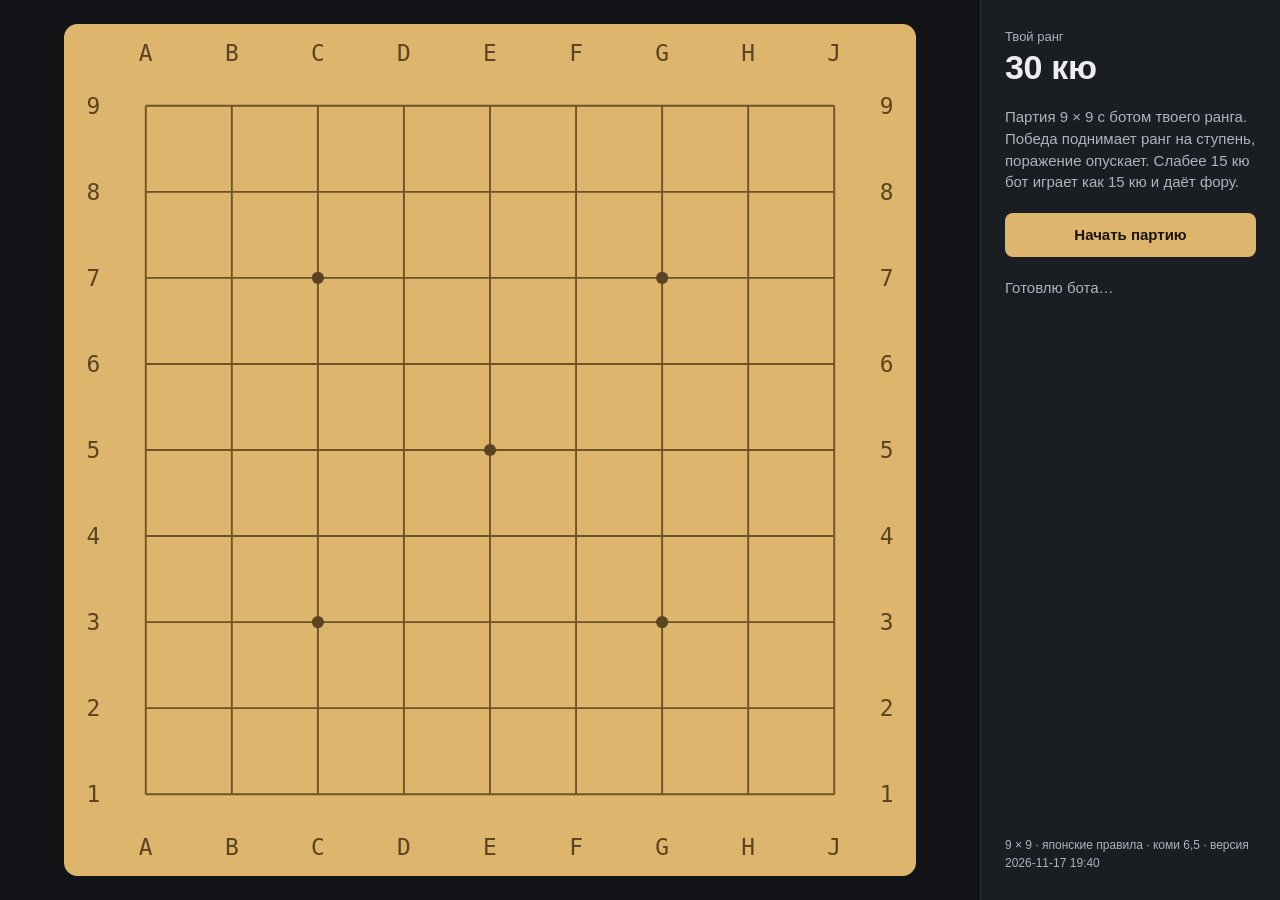
==== index.html @ 7814eef2 "Load the net into one buffer of its exact size: gzip made Content-Length too small and the buffer do" ====
<!doctype html>
<html lang="ru" data-mode="local">
<head>
  <meta charset="utf-8">
  <meta name="nine-version" content="2026-11-17 19:40">
  <meta name="viewport" content="width=device-width,initial-scale=1,viewport-fit=cover">
  <meta name="theme-color" content="#111316">
  <title>G · NINE</title>
  <meta name="description" content="Го 9 × 9 с ботом, который подстраивается под твой ранг.">
  <meta name="apple-mobile-web-app-title" content="G Nine">
  <meta name="mobile-web-app-capable" content="yes">
  <meta name="apple-mobile-web-app-capable" content="yes">
  <meta name="apple-mobile-web-app-status-bar-style" content="black-translucent">
  <link rel="icon" href="favicon.svg" type="image/svg+xml">
  <link rel="apple-touch-icon" href="icon.png">
  <link rel="manifest" href="manifest.webmanifest">
  <link rel="stylesheet" href="style.css">
  <script type="module" src="app.mjs"></script>
</head>
<body>
  <main id="app"></main>
  <script>if ('serviceWorker' in navigator) navigator.serviceWorker.register('sw.js');</script>
</body>
</html>
---- style.css ----
:root {
  --ground: #111316;
  --panel: #1a1d21;
  --line: #2b3036;
  --line-strong: #3a4047;
  --text: #eceef0;
  --muted: #aeb4bc;
  --wood: #ddb56c;
  --wood-ink: #1b1408;
  --won: #9fd49a;
  --lost: #ff9a6b;
  --error: #ff8a4c;
}
* { box-sizing: border-box; }
html, body { margin: 0; height: 100%; background: var(--ground); color: var(--text); }
body { -webkit-tap-highlight-color: transparent; -webkit-text-size-adjust: 100%; font: 15px/1.45 -apple-system, BlinkMacSystemFont, 'Segoe UI', sans-serif; -webkit-font-smoothing: antialiased; user-select: none; -webkit-user-select: none; }
p { margin: 0; }
button { font: inherit; color: inherit; cursor: pointer; }
button:disabled { cursor: default; opacity: .4; }
button:focus-visible { outline: 2px solid var(--wood); outline-offset: 2px; }

#app { display: flex; height: 100vh; height: 100dvh; padding: env(safe-area-inset-top) env(safe-area-inset-right) env(safe-area-inset-bottom) env(safe-area-inset-left); }
.board-area { flex: 1; min-width: 0; display: flex; align-items: center; justify-content: center; padding: 24px; }
#board { width: 100%; height: 100%; max-height: calc(100dvh - 48px - env(safe-area-inset-top) - env(safe-area-inset-bottom)); display: block; touch-action: none; -webkit-touch-callout: none; }
#board.active { cursor: pointer; }
.offline { margin: auto; max-width: 420px; padding: 24px; display: flex; flex-direction: column; gap: 14px; }

.side { flex: none; width: 300px; display: flex; flex-direction: column; gap: 20px; padding: 28px 24px; background: var(--panel); border-left: 1px solid var(--line); overflow-y: auto; }
.rank { display: flex; flex-direction: column; gap: 2px; }
.rank-label { font-size: 13px; color: var(--muted); }
.rank-value { font-size: 34px; line-height: 1.1; font-weight: 700; letter-spacing: -.01em; }
.muted { color: var(--muted); }
.players { display: flex; flex-direction: column; gap: 8px; }
.player { display: flex; align-items: center; gap: 10px; }
.player .name { flex: 1; font-weight: 600; }
.player .prisoners { font-size: 13px; color: var(--muted); }
.stone-mark { flex: none; width: 16px; height: 16px; border-radius: 50%; border: 1px solid #6b727b; }
.stone-mark.black { background: #0e0f11; }
.stone-mark.white { background: #f2f1ec; }
.handicap { font-weight: 600; color: var(--wood); }
.status { font-size: 17px; font-weight: 600; }
.status.error { font-size: 14px; font-weight: 400; color: var(--error); }
.note { font-size: 13px; color: var(--error); }
.actions { display: flex; gap: 8px; }
.actions button { flex: 1; }
.primary, .outline { min-height: 44px; padding: 0 16px; border-radius: 8px; font-weight: 600; }
.primary { background: var(--wood); border: 0; color: var(--wood-ink); }
.outline { background: none; border: 1px solid var(--line-strong); }
.outline.danger { border-color: var(--lost); color: var(--lost); }

.result { display: flex; flex-direction: column; gap: 10px; }
.verdict-line { display: flex; flex-direction: column; gap: 10px; }
.verdict { font-size: 28px; font-weight: 700; line-height: 1.1; }
.verdict.won { color: var(--won); }
.verdict.lost { color: var(--lost); }
.margin { font-size: 17px; font-weight: 600; }
.count { border-collapse: collapse; font-variant-numeric: tabular-nums; }
.count th, .count td { padding: 4px 0; text-align: right; font-weight: 400; }
.count th:first-child { text-align: left; color: var(--muted); }
.count tr:first-child th { color: var(--muted); font-size: 13px; }
.count tr.total th, .count tr.total td { border-top: 1px solid var(--line-strong); font-weight: 700; color: var(--text); padding-top: 8px; }
.rank-change { font-weight: 600; }
.rules { margin-top: auto; font-size: 12px; }

/* A phone upright: the board across the whole width, the panel under it. */
@media (max-width: 720px) {
  #app { flex-direction: column; }
  .board-area { flex: none; padding: 6px; }
  /* The panel keeps room for the rank, the players and the buttons. */
  #board { height: auto; max-height: calc(100dvh - 260px - env(safe-area-inset-top) - env(safe-area-inset-bottom)); }
  .side { flex: 1; width: auto; gap: 14px; padding: 16px 18px; border-left: 0; border-top: 1px solid var(--line); }
  .rank { flex-direction: row; align-items: baseline; gap: 10px; }
  .rank-value { font-size: 26px; }
  .verdict { font-size: 24px; }
  /* After the game everything fits on the screen: the verdict and the margin in one line, a tighter
     count, the board a little smaller; the players, handicap and rules line wait for the next game. */
  #app.over #board { max-height: calc(100dvh - 330px - env(safe-area-inset-top) - env(safe-area-inset-bottom)); }
  #app.over .players, #app.over .handicap, #app.over .rules { display: none; }
  #app.over .side { gap: 12px; padding-top: 12px; padding-bottom: 12px; }
  .result { gap: 8px; }
  .verdict-line { flex-direction: row; align-items: baseline; gap: 12px; }
  .count th, .count td { padding: 2px 0; }
  .count tr.total th, .count tr.total td { padding-top: 5px; }
}
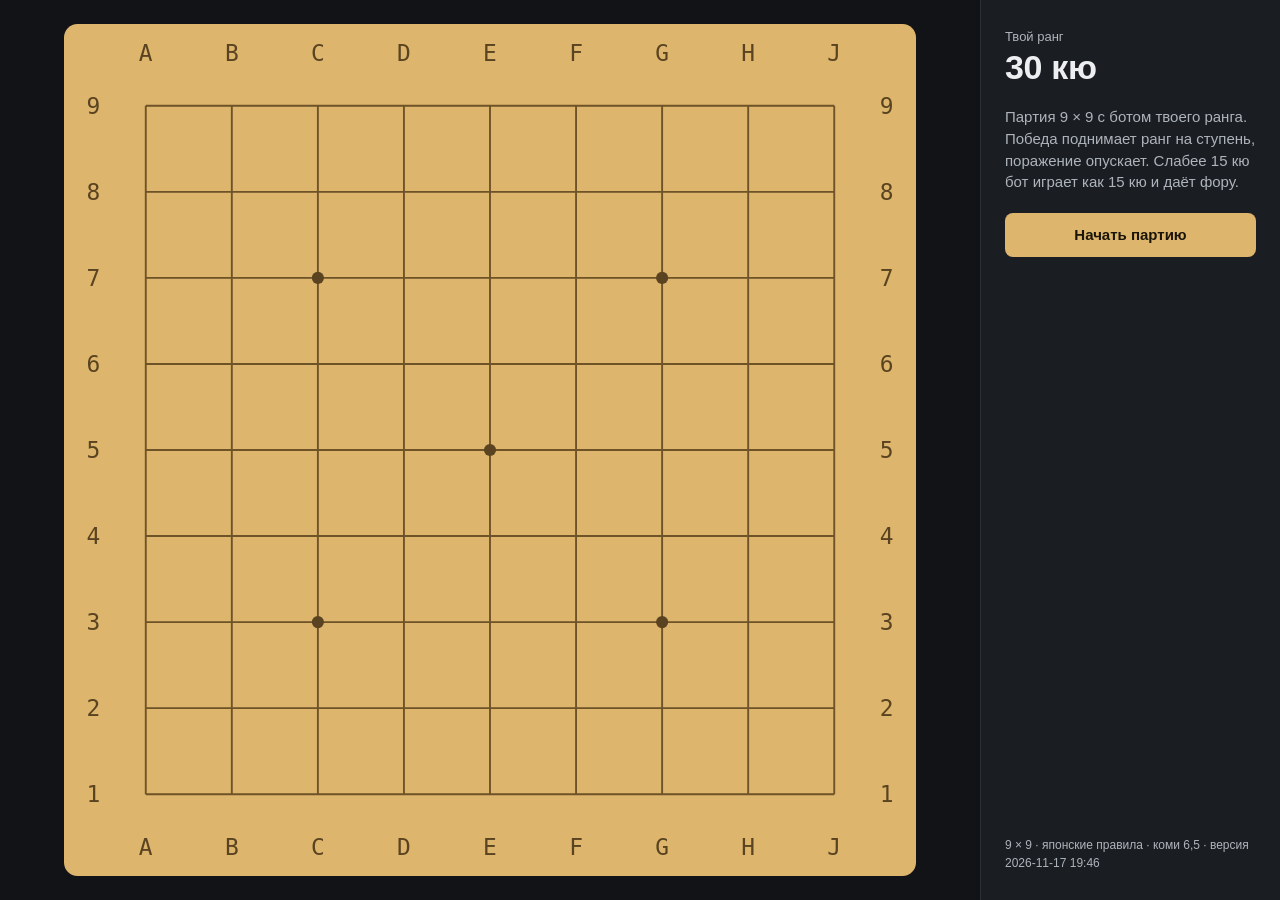
==== commit 1d07f972: "Half-size weights cast to float32 in the graph: 54 MB download, about 130 MB of memory instead of 35" ====
--- a/index.html
+++ b/index.html
@@ -2,7 +2,7 @@
 <html lang="ru" data-mode="local">
 <head>
   <meta charset="utf-8">
-  <meta name="nine-version" content="2026-11-17 19:40">
+  <meta name="nine-version" content="2026-11-17 19:46">
   <meta name="viewport" content="width=device-width,initial-scale=1,viewport-fit=cover">
   <meta name="theme-color" content="#111316">
   <title>G · NINE</title>
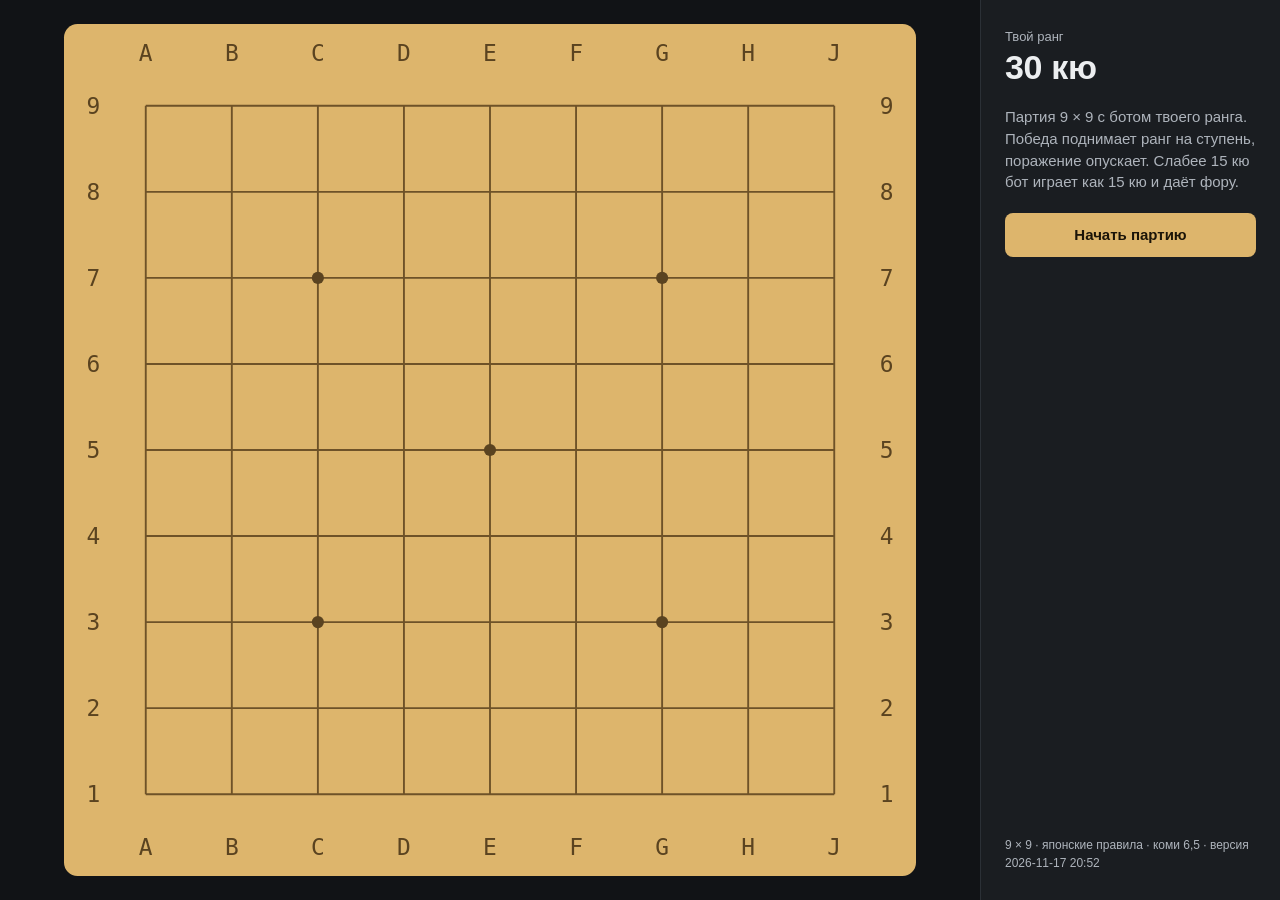
==== commit 8596aec9: "Update the page" ====
--- a/index.html
+++ b/index.html
@@ -2,7 +2,7 @@
 <html lang="ru" data-mode="local">
 <head>
   <meta charset="utf-8">
-  <meta name="nine-version" content="2026-11-17 19:46">
+  <meta name="nine-version" content="2026-11-17 20:52">
   <meta name="viewport" content="width=device-width,initial-scale=1,viewport-fit=cover">
   <meta name="theme-color" content="#111316">
   <title>G · NINE</title>
--- a/style.css
+++ b/style.css
@@ -19,7 +19,8 @@
 button:disabled { cursor: default; opacity: .4; }
 button:focus-visible { outline: 2px solid var(--wood); outline-offset: 2px; }
 
-#app { display: flex; height: 100vh; height: 100dvh; padding: env(safe-area-inset-top) env(safe-area-inset-right) env(safe-area-inset-bottom) env(safe-area-inset-left); }
+/* Fixed to the screen: on the iPhone home screen 100dvh is taller than the space the page gets. */
+#app { position: fixed; inset: 0; display: flex; padding: env(safe-area-inset-top) env(safe-area-inset-right) env(safe-area-inset-bottom) env(safe-area-inset-left); }
 .board-area { flex: 1; min-width: 0; display: flex; align-items: center; justify-content: center; padding: 24px; }
 #board { width: 100%; height: 100%; max-height: calc(100dvh - 48px - env(safe-area-inset-top) - env(safe-area-inset-bottom)); display: block; touch-action: none; -webkit-touch-callout: none; }
 #board.active { cursor: pointer; }
@@ -65,16 +66,17 @@
 /* A phone upright: the board across the whole width, the panel under it. */
 @media (max-width: 720px) {
   #app { flex-direction: column; }
-  .board-area { flex: none; padding: 6px; }
-  /* The panel keeps room for the rank, the players and the buttons. */
-  #board { height: auto; max-height: calc(100dvh - 260px - env(safe-area-inset-top) - env(safe-area-inset-bottom)); }
-  .side { flex: 1; width: auto; gap: 14px; padding: 16px 18px; border-left: 0; border-top: 1px solid var(--line); }
+  /* The panel takes the height its content needs, the board the rest; no 100dvh, which on the iPhone
+     home screen is taller than the space the page gets and cut the panel off below. */
+  html { background: var(--panel); }
+  .board-area { flex: 1 1 0; min-height: 0; padding: 6px; }
+  #board { height: 100%; max-height: none; }
+  .side { flex: none; width: auto; gap: 14px; padding: 16px 18px; border-left: 0; border-top: 1px solid var(--line); }
   .rank { flex-direction: row; align-items: baseline; gap: 10px; }
   .rank-value { font-size: 26px; }
   .verdict { font-size: 24px; }
   /* After the game everything fits on the screen: the verdict and the margin in one line, a tighter
      count, the board a little smaller; the players, handicap and rules line wait for the next game. */
-  #app.over #board { max-height: calc(100dvh - 330px - env(safe-area-inset-top) - env(safe-area-inset-bottom)); }
   #app.over .players, #app.over .handicap, #app.over .rules { display: none; }
   #app.over .side { gap: 12px; padding-top: 12px; padding-bottom: 12px; }
   .result { gap: 8px; }
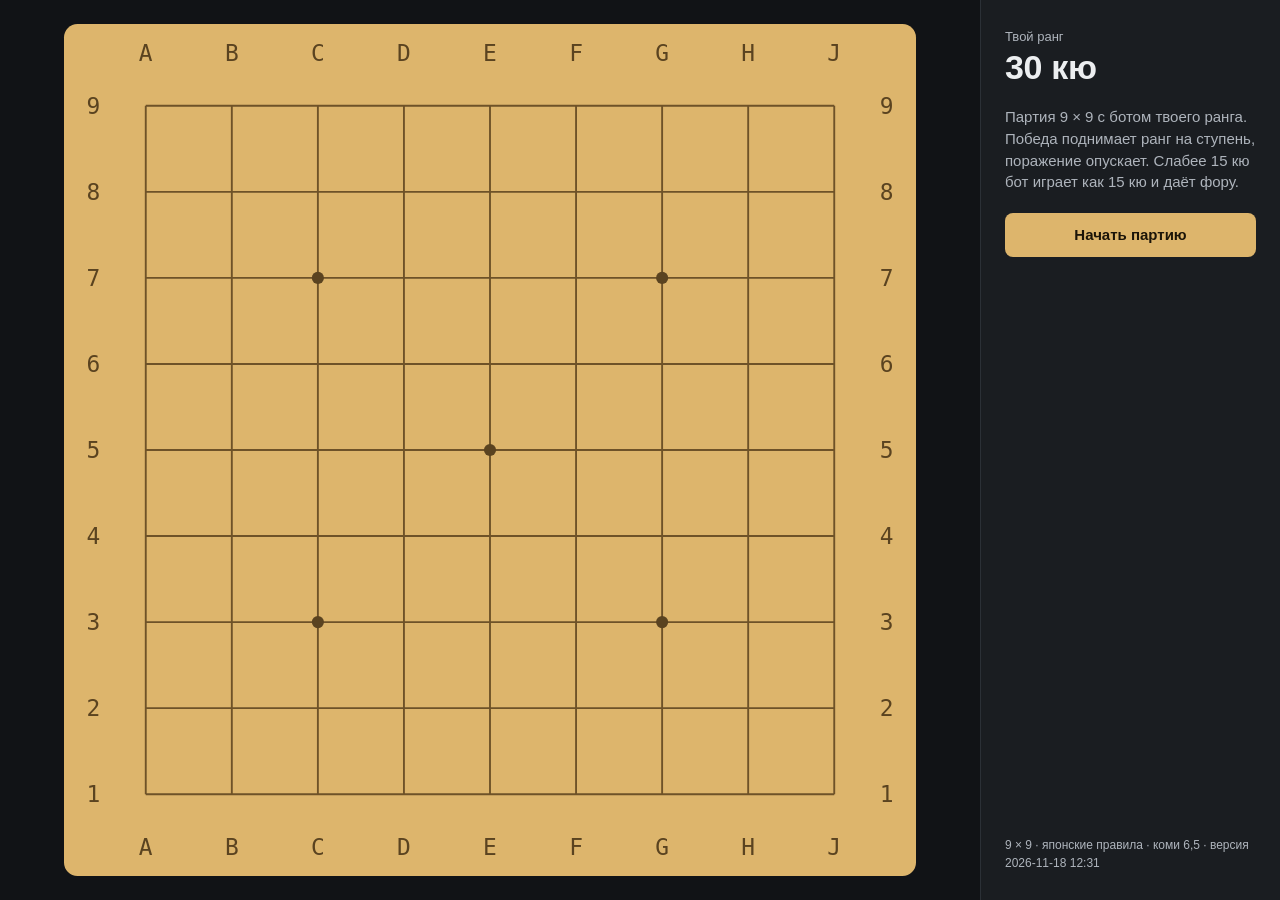
==== commit fc06b5a4: "Update the page" ====
--- a/index.html
+++ b/index.html
@@ -2,7 +2,7 @@
 <html lang="ru" data-mode="local">
 <head>
   <meta charset="utf-8">
-  <meta name="nine-version" content="2026-11-17 20:52">
+  <meta name="nine-version" content="2026-11-18 12:31">
   <meta name="viewport" content="width=device-width,initial-scale=1,viewport-fit=cover">
   <meta name="theme-color" content="#111316">
   <title>G · NINE</title>
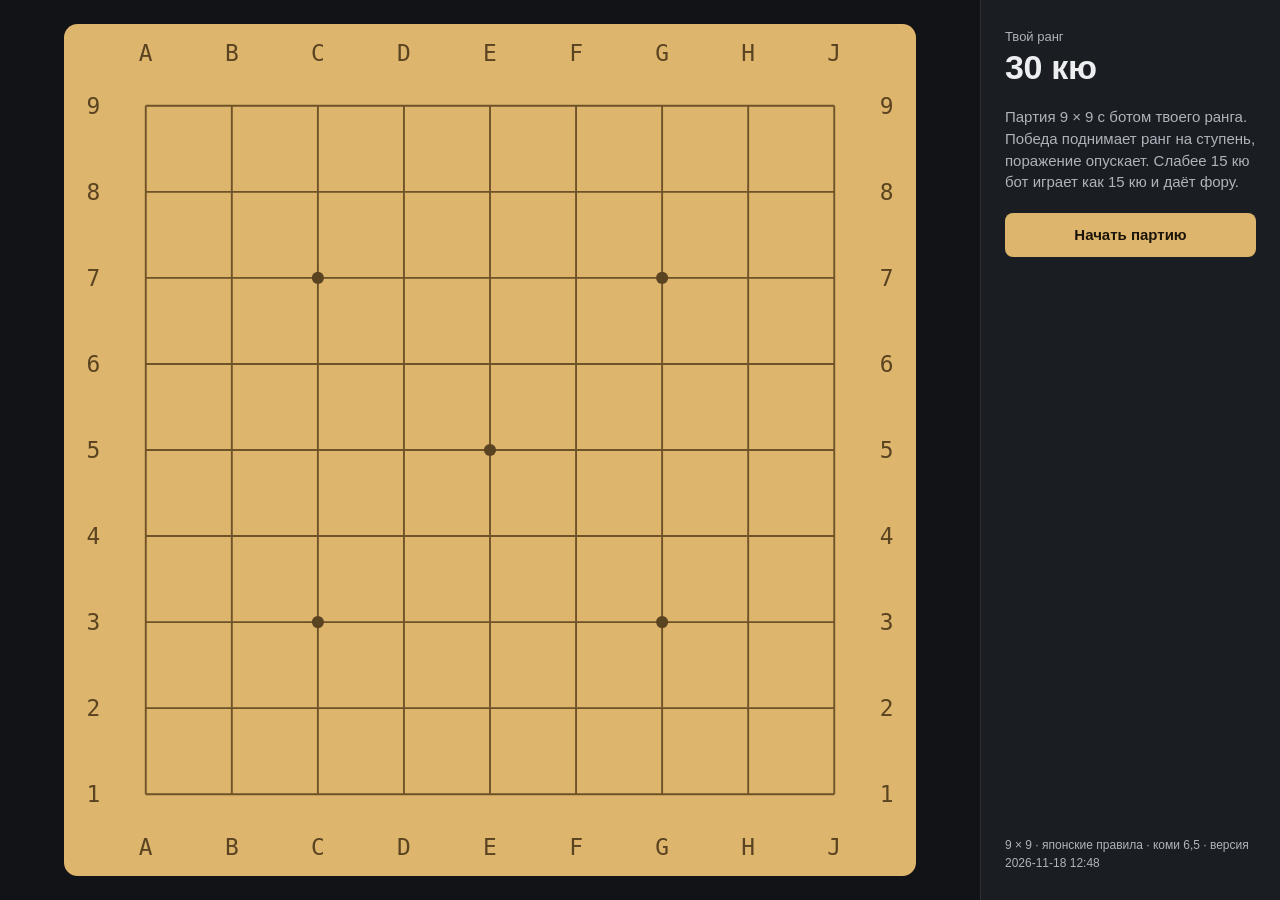
==== commit 264c1507: "Update the page" ====
--- a/index.html
+++ b/index.html
@@ -2,7 +2,7 @@
 <html lang="ru" data-mode="local">
 <head>
   <meta charset="utf-8">
-  <meta name="nine-version" content="2026-11-18 12:31">
+  <meta name="nine-version" content="2026-11-18 12:48">
   <meta name="viewport" content="width=device-width,initial-scale=1,viewport-fit=cover">
   <meta name="theme-color" content="#111316">
   <title>G · NINE</title>
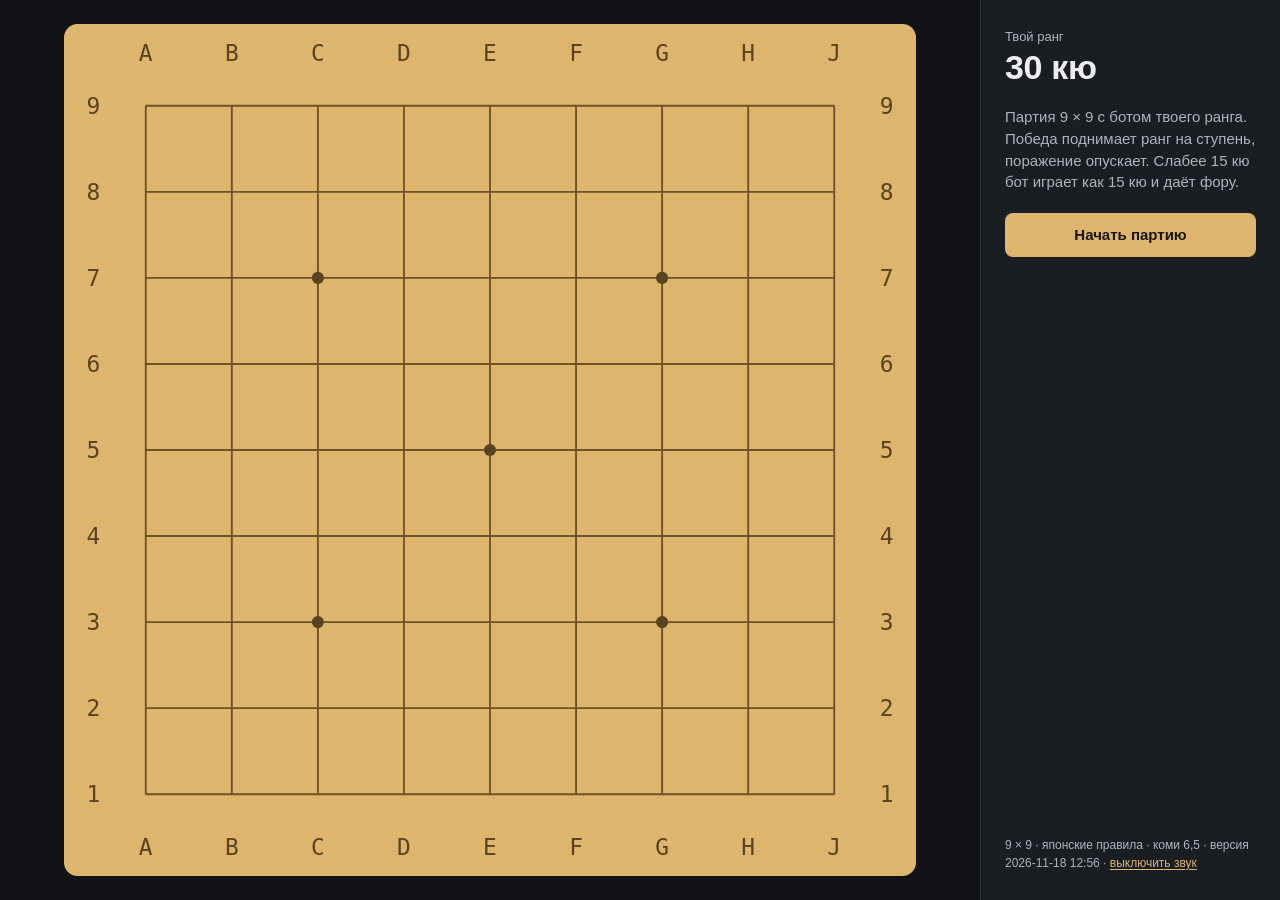
==== commit 8ab78cb5: "Update the page" ====
--- a/index.html
+++ b/index.html
@@ -2,7 +2,7 @@
 <html lang="ru" data-mode="local">
 <head>
   <meta charset="utf-8">
-  <meta name="nine-version" content="2026-11-18 12:48">
+  <meta name="nine-version" content="2026-11-18 12:56">
   <meta name="viewport" content="width=device-width,initial-scale=1,viewport-fit=cover">
   <meta name="theme-color" content="#111316">
   <title>G · NINE</title>
--- a/style.css
+++ b/style.css
@@ -62,6 +62,7 @@
 .count tr.total th, .count tr.total td { border-top: 1px solid var(--line-strong); font-weight: 700; color: var(--text); padding-top: 8px; }
 .rank-change { font-weight: 600; }
 .rules { margin-top: auto; font-size: 12px; }
+.link { background: none; border: 0; padding: 0; font-size: 12px; color: var(--wood); text-decoration: underline; text-underline-offset: 2px; }
 
 /* A phone upright: the board across the whole width, the panel under it. */
 @media (max-width: 720px) {
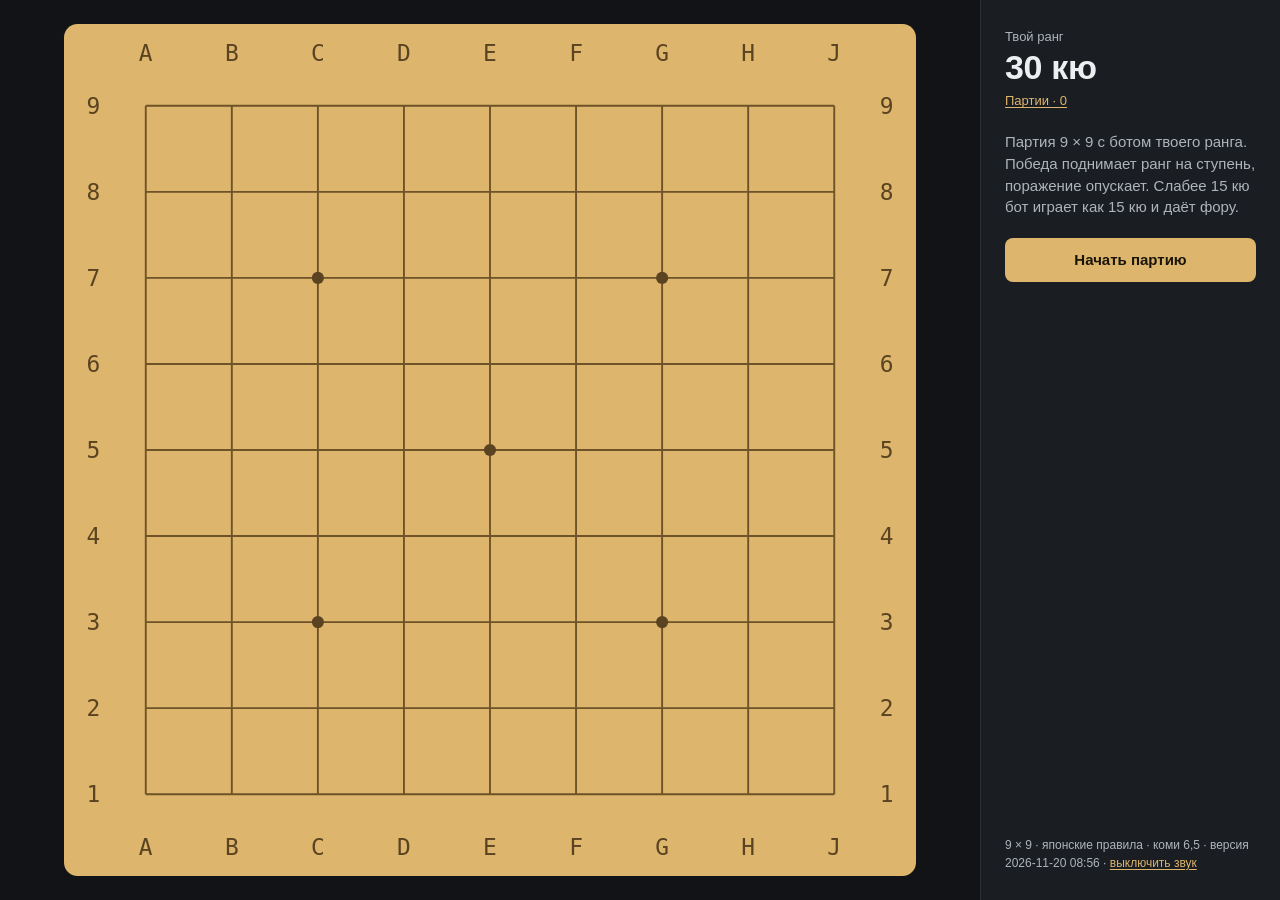
==== commit a68636a3: "Update the page" ====
--- a/index.html
+++ b/index.html
@@ -2,7 +2,7 @@
 <html lang="ru" data-mode="local">
 <head>
   <meta charset="utf-8">
-  <meta name="nine-version" content="2026-11-18 12:56">
+  <meta name="nine-version" content="2026-11-20 08:56">
   <meta name="viewport" content="width=device-width,initial-scale=1,viewport-fit=cover">
   <meta name="theme-color" content="#111316">
   <title>G · NINE</title>
--- a/style.css
+++ b/style.css
@@ -64,6 +64,25 @@
 .rules { margin-top: auto; font-size: 12px; }
 .link { background: none; border: 0; padding: 0; font-size: 12px; color: var(--wood); text-decoration: underline; text-underline-offset: 2px; }
 
+.games-link { align-self: flex-start; margin-top: 4px; font-size: 13px; }
+
+/* The played games: a screen of its own instead of the board. */
+#app.games-screen { overflow-y: auto; }
+.games { width: 100%; max-width: 720px; margin: 0 auto; padding: 28px 24px 40px; display: flex; flex-direction: column; gap: 14px; }
+.games-head { display: flex; align-items: center; justify-content: space-between; gap: 12px; }
+.games-head h1 { margin: 0; font-size: 28px; line-height: 1.1; }
+.games-actions { display: flex; gap: 8px; flex-wrap: wrap; }
+.small-note { font-size: 13px; }
+.game-list { list-style: none; margin: 0; padding: 0; display: flex; flex-direction: column; border-top: 1px solid var(--line); }
+.game-row { display: flex; align-items: center; gap: 12px; padding: 12px 0; border-bottom: 1px solid var(--line); }
+.game-text { flex: 1; min-width: 0; display: flex; flex-direction: column; gap: 2px; }
+.game-head { display: flex; gap: 10px; align-items: baseline; font-weight: 600; }
+.game-verdict.won { color: var(--won); }
+.game-verdict.lost { color: var(--lost); }
+.game-details { font-size: 13px; }
+.game-actions { flex: none; display: flex; gap: 6px; }
+.outline.small { min-height: 36px; padding: 0 12px; font-size: 14px; }
+
 /* A phone upright: the board across the whole width, the panel under it. */
 @media (max-width: 720px) {
   #app { flex-direction: column; }
@@ -75,6 +94,10 @@
   .side { flex: none; width: auto; gap: 14px; padding: 16px 18px; border-left: 0; border-top: 1px solid var(--line); }
   .rank { flex-direction: row; align-items: baseline; gap: 10px; }
   .rank-value { font-size: 26px; }
+  .games-link { align-self: auto; margin: 0 0 0 auto; }
+  .games { padding: 16px 16px 32px; }
+  .game-row { flex-direction: column; align-items: stretch; gap: 8px; }
+  .game-actions button { flex: 1; }
   .verdict { font-size: 24px; }
   /* After the game everything fits on the screen: the verdict and the margin in one line, a tighter
      count, the board a little smaller; the players, handicap and rules line wait for the next game. */
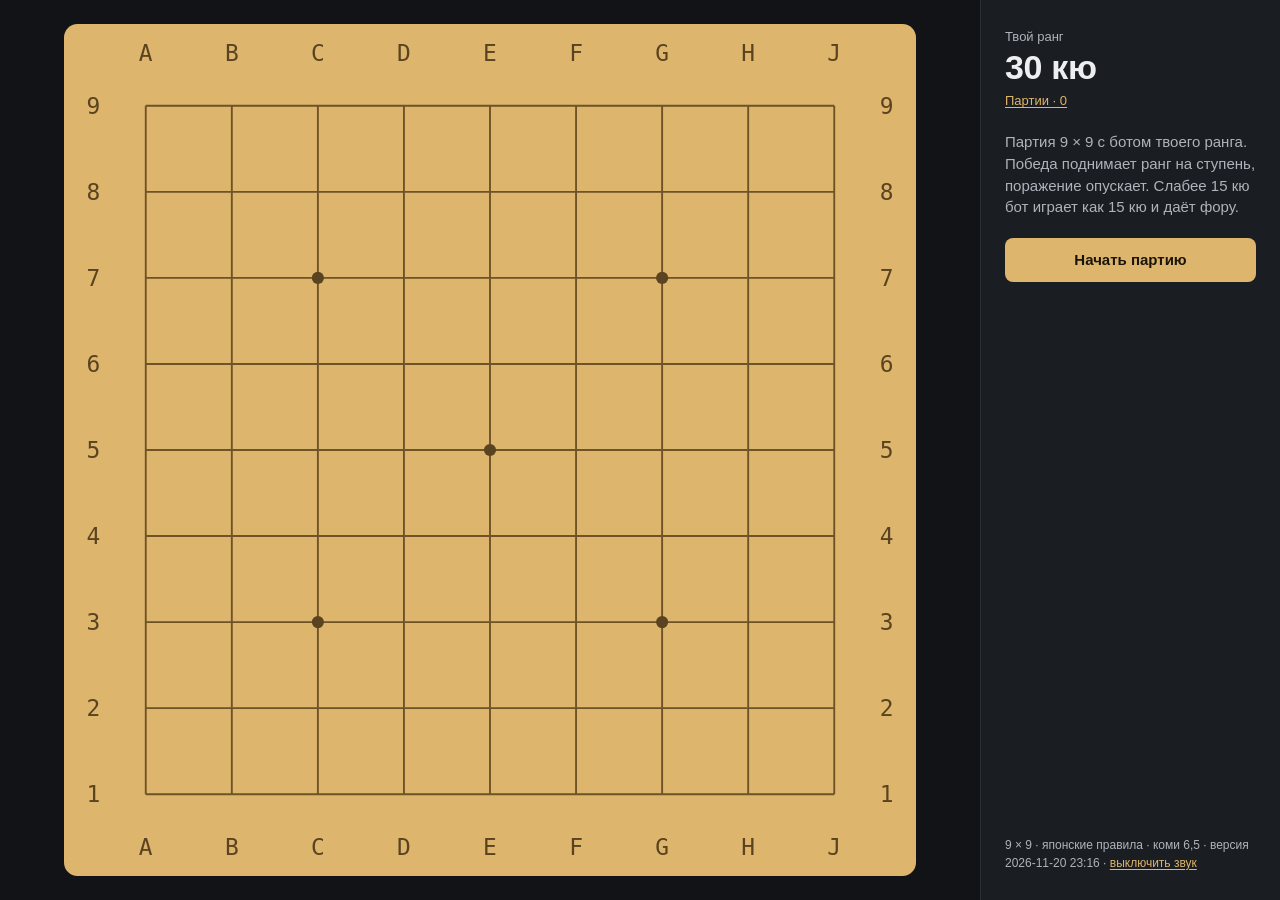
==== commit 17b52f1d: "Update the page" ====
--- a/index.html
+++ b/index.html
@@ -2,7 +2,7 @@
 <html lang="ru" data-mode="local">
 <head>
   <meta charset="utf-8">
-  <meta name="nine-version" content="2026-11-20 08:56">
+  <meta name="nine-version" content="2026-11-20 23:16">
   <meta name="viewport" content="width=device-width,initial-scale=1,viewport-fit=cover">
   <meta name="theme-color" content="#111316">
   <title>G · NINE</title>
--- a/style.css
+++ b/style.css
@@ -42,8 +42,8 @@
 .status { font-size: 17px; font-weight: 600; }
 .status.error { font-size: 14px; font-weight: 400; color: var(--error); }
 .note { font-size: 13px; color: var(--error); }
-.actions { display: flex; gap: 8px; }
-.actions button { flex: 1; }
+.actions { display: flex; flex-wrap: wrap; gap: 8px; }
+.actions button { flex: 1 1 auto; padding: 0 10px; }
 .primary, .outline { min-height: 44px; padding: 0 16px; border-radius: 8px; font-weight: 600; }
 .primary { background: var(--wood); border: 0; color: var(--wood-ink); }
 .outline { background: none; border: 1px solid var(--line-strong); }
